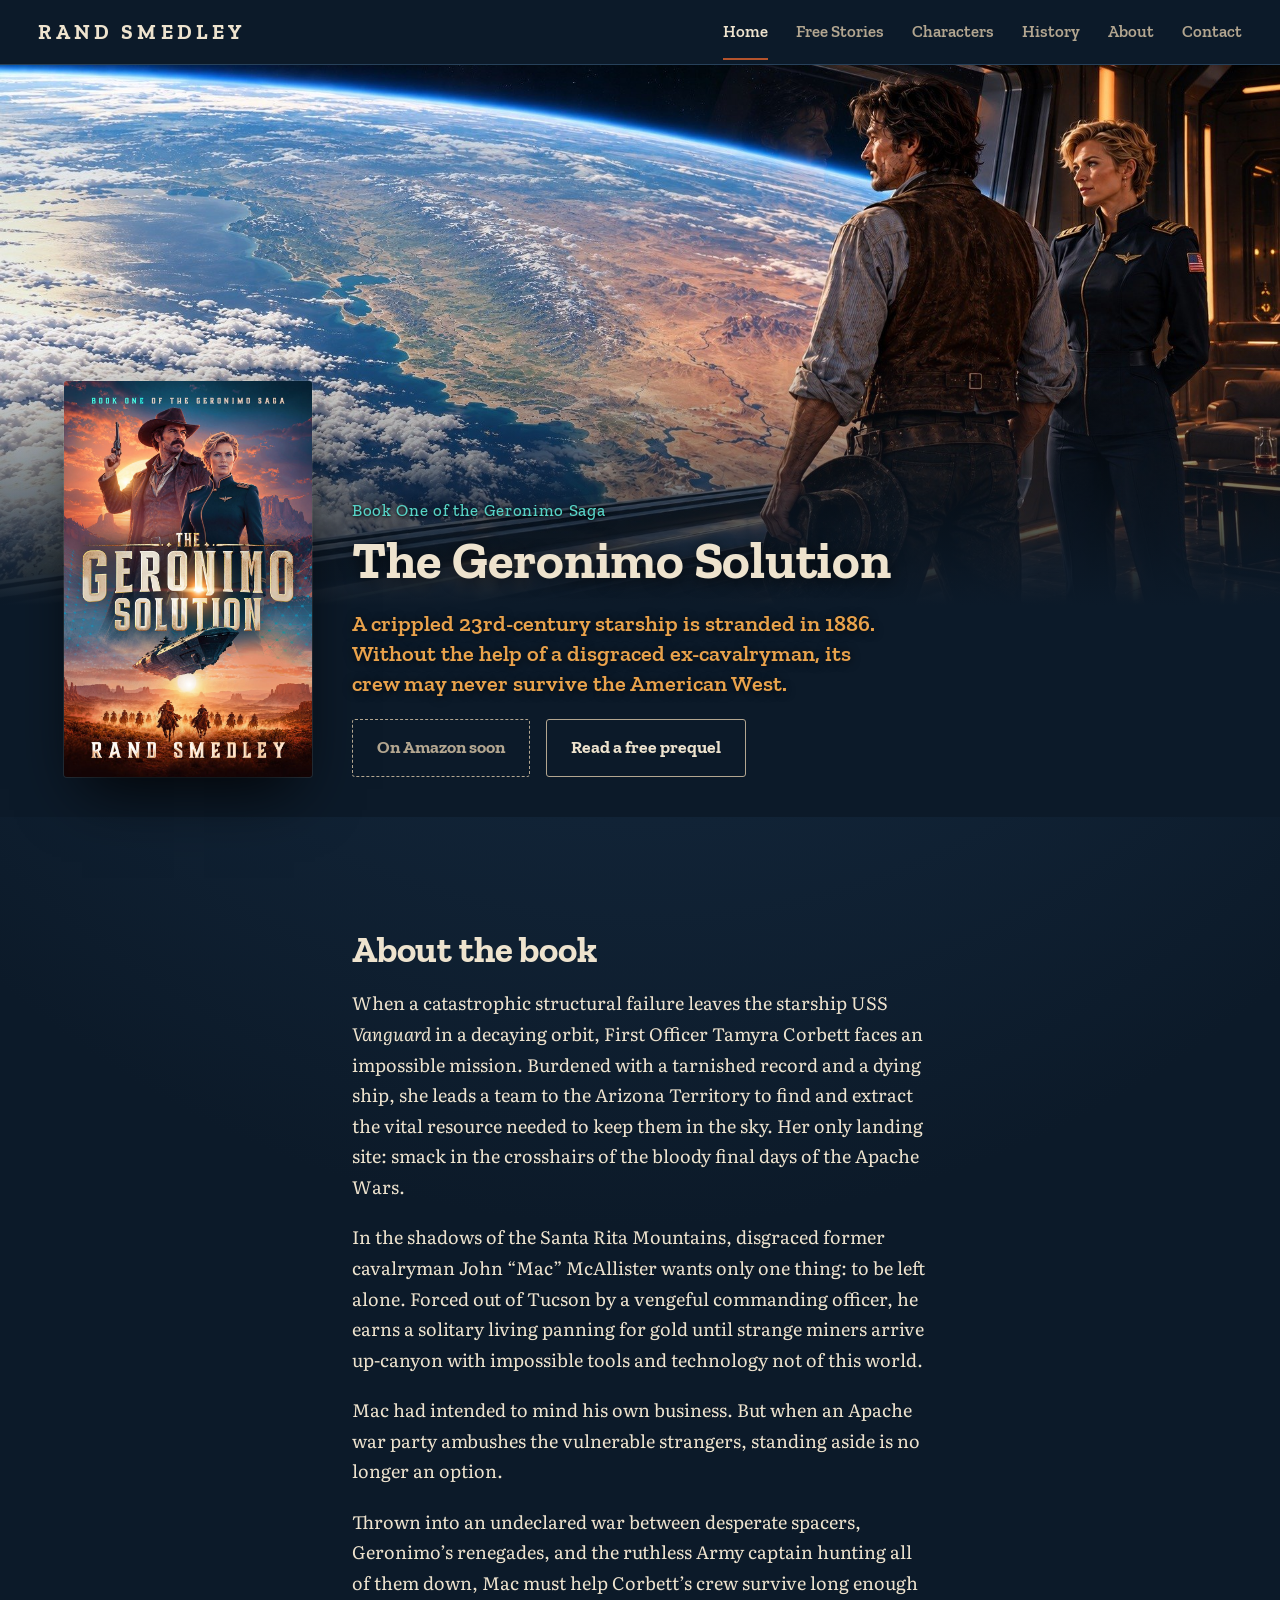
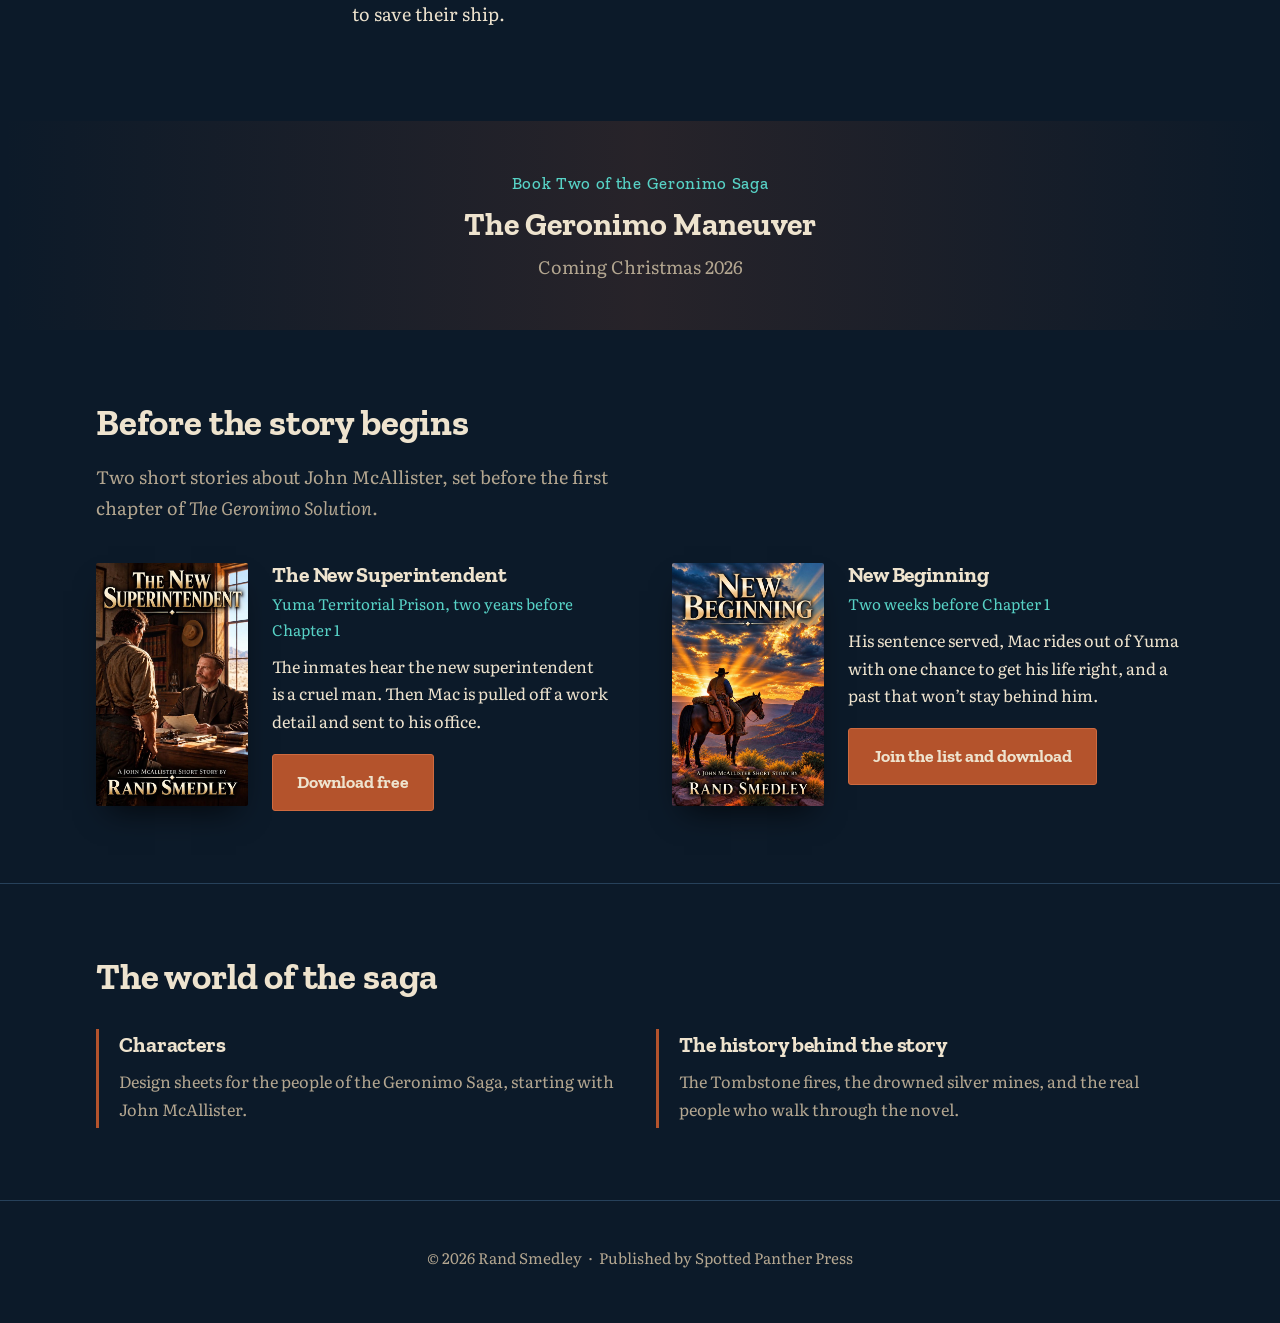
==== index.html @ e75c0d89 "Characters: author's note, wide Mac sheet in Command, add Harry Hennessey Co-Authored-By: Claude Opu" ====
<!doctype html>
<html lang="en">
<head>
<meta charset="utf-8">
<meta name="viewport" content="width=device-width, initial-scale=1">
<title>Rand Smedley | The Geronimo Saga</title>
<meta name="description" content="Rand Smedley, author of The Geronimo Solution, Book One of the Geronimo Saga. A 23rd-century starship stranded in the 1886 Arizona Territory.">
<link rel="preconnect" href="https://fonts.googleapis.com">
<link rel="preconnect" href="https://fonts.gstatic.com" crossorigin>
<link href="https://fonts.googleapis.com/css2?family=Literata:ital,opsz,wght@0,7..72,400;0,7..72,600;1,7..72,400&family=Zilla+Slab:wght@500;600;700&display=swap" rel="stylesheet">
<link rel="stylesheet" href="assets/site.css?v=5">
</head>
<body>
<a class="skip" href="#main">Skip to content</a>

<header class="topbar">
  <a class="brand-sm" href="index.html">RAND SMEDLEY</a>
  <nav class="nav" aria-label="Main">
    <ul>
      <li><a href="index.html" aria-current="page">Home</a></li>
      <li><a href="stories.html">Free Stories</a></li>
      <li><a href="characters.html">Characters</a></li>
      <li><a href="history.html">History</a></li>
      <li><a href="about.html">About</a></li>
      <li><a href="contact.html">Contact</a></li>
    </ul>
  </nav>
</header>

<main id="main">

  <section class="hero">
    <img class="hero-bg" src="assets/img/hero-window-v2.jpg" alt="Mac McAllister, hat in hand, and Commander Tamyra Corbett at a window aboard the Vanguard, looking down on California and the Arizona Territory from orbit" width="1916" height="821">
    <div class="hero-inner">
      <img class="hero-cover" src="assets/img/geronimo-solution-cover.jpg" alt="Cover of The Geronimo Solution by Rand Smedley" width="900" height="1436">
      <div class="hero-copy">
        <p class="series">Book One of the Geronimo Saga</p>
        <h1 class="hero-title">The Geronimo Solution</h1>
        <p class="hook">A crippled 23rd-century starship is stranded in 1886. Without the help of a disgraced ex-cavalryman, its crew may never survive the American West.</p>
        <div class="button-row">
          <a class="button" aria-disabled="true">On Amazon soon</a>
          <a class="button ghost" href="stories.html">Read a free prequel</a>
        </div>
      </div>
    </div>
  </section>

  <section class="section">
    <div class="prose">
      <h2>About the book</h2>
      <p>When a catastrophic structural failure leaves the starship USS <i>Vanguard</i> in a decaying orbit, First Officer Tamyra Corbett faces an impossible mission. Burdened with a tarnished record and a dying ship, she leads a team to the Arizona Territory to find and extract the vital resource needed to keep them in the sky. Her only landing site: smack in the crosshairs of the bloody final days of the Apache Wars.</p>
        <p>In the shadows of the Santa Rita Mountains, disgraced former cavalryman John “Mac” McAllister wants only one thing: to be left alone. Forced out of Tucson by a vengeful commanding officer, he earns a solitary living panning for gold until strange miners arrive up-canyon with impossible tools and technology not of this world.</p>
        <p>Mac had intended to mind his own business. But when an Apache war party ambushes the vulnerable strangers, standing aside is no longer an option.</p>
        <p>Thrown into an undeclared war between desperate spacers, Geronimo’s renegades, and the ruthless Army captain hunting all of them down, Mac must help Corbett’s crew survive long enough to save their ship.</p>
    </div>
  </section>

  <section class="next" aria-label="Next in the series">
    <p class="series">Book Two of the Geronimo Saga</p>
    <p class="when">The Geronimo Maneuver</p>
    <p class="muted">Coming Christmas 2026</p>
  </section>

  <section class="section">
    <div class="wrap">
      <h2>Before the story begins</h2>
      <p class="muted" style="max-width:var(--measure)">Two short stories about John McAllister, set before the first chapter of <i>The Geronimo Solution</i>.</p>
      <div class="stories">
        <article class="story">
          <img src="assets/img/new-superintendent-cover.jpg" alt="Cover of The New Superintendent" width="600" height="959">
          <div>
            <h3>The New Superintendent</h3>
            <p class="when">Yuma Territorial Prison, two years before Chapter 1</p>
            <p>The inmates hear the new superintendent is a cruel man. Then Mac is pulled off a work detail and sent to his office.</p>
            <a class="button" href="https://dl.bookfunnel.com/dinsrpwkcy">Download free</a>
          </div>
        </article>
        <article class="story">
          <img src="assets/img/new-beginning-cover.jpg" alt="Cover of New Beginning" width="600" height="959">
          <div>
            <h3>New Beginning</h3>
            <p class="when">Two weeks before Chapter 1</p>
            <p>His sentence served, Mac rides out of Yuma with one chance to get his life right, and a past that won’t stay behind him.</p>
            <a class="button" href="https://dl.bookfunnel.com/7pqd2aepyo">Join the list and download</a>
          </div>
        </article>
      </div>
    </div>
  </section>

  <section class="section">
    <div class="wrap">
      <h2>The world of the saga</h2>
      <div class="doors">
        <a class="door" href="characters.html">
          <h3>Characters</h3>
          <p>Design sheets for the people of the Geronimo Saga, starting with John McAllister.</p>
        </a>
        <a class="door" href="history.html">
          <h3>The history behind the story</h3>
          <p>The Tombstone fires, the drowned silver mines, and the real people who walk through the novel.</p>
        </a>
      </div>
    </div>
  </section>

</main>

<footer class="footer">
  <p>© 2026 Rand Smedley &nbsp;·&nbsp; Published by Spotted Panther Press</p>
</footer>
</body>
</html>
---- assets/site.css ----
/* Rand Smedley — author site
   Palette taken from the cover of The Geronimo Solution:
   dusk sky, mesa rust, sunset amber, weathered bone lettering,
   and the cover's teal "future" lattice used sparingly. */

:root {
  --sky: #14293e;
  --sky-deep: #0c1a29;
  --sky-line: #27415a;
  --mesa: #b4532c;
  --amber: #e9a24b;
  --bone: #eee3ce;
  --dust: #b3a690;
  --holo: #57d2c6;

  --display: "Zilla Slab", Rockwell, "Roboto Slab", Georgia, serif;
  --text: "Literata", Georgia, "Times New Roman", serif;

  --measure: 36rem;
  --wide: 68rem;
}

* { box-sizing: border-box; }

html { background: var(--sky-deep); }

body {
  margin: 0;
  background:
    radial-gradient(ellipse 120% 60% at 50% 0%, #1b3550 0%, transparent 70%),
    var(--sky-deep);
  color: var(--bone);
  font-family: var(--text);
  font-size: 1.125rem;
  line-height: 1.7;
  -webkit-font-smoothing: antialiased;
}

img { max-width: 100%; height: auto; display: block; }

a { color: var(--amber); text-decoration-thickness: 1px; text-underline-offset: 0.2em; }
a:hover { color: var(--bone); }
:focus-visible { outline: 2px solid var(--holo); outline-offset: 3px; border-radius: 2px; }

.skip { position: absolute; left: -999px; }
.skip:focus { left: 1rem; top: 1rem; z-index: 10; background: var(--bone); color: var(--sky-deep); padding: .5rem 1rem; }

h1, h2, h3 {
  font-family: var(--display);
  font-weight: 700;
  line-height: 1.12;
  color: var(--bone);
  margin: 0 0 .5em;
  letter-spacing: -0.005em;
}
h1 { font-size: clamp(2.4rem, 6vw, 3.6rem); }
h2 { font-size: clamp(1.75rem, 4vw, 2.3rem); }
h3 { font-size: 1.35rem; }
p { margin: 0 0 1.1em; }

/* The series line echoes the teal line at the top of the cover */
.series {
  font-family: var(--display);
  font-weight: 500;
  font-size: 1.05rem;
  letter-spacing: 0.04em;
  color: var(--holo);
  margin: 0 0 .4rem;
}

/* ---------- Masthead & navigation ---------- */

.masthead {
  position: relative;
  background: var(--sky-deep);
}
.masthead img {
  width: 100%;
  aspect-ratio: 1200 / 600;
  max-height: 80vh;
  object-fit: cover;
  object-position: center 45%;
}
.masthead-title {
  position: absolute;
  left: 0; right: 0; bottom: 0;
  padding: 5rem 1rem 1.5rem;
  text-align: center;
  background: linear-gradient(to bottom, transparent, rgba(12, 26, 41, 0.92));
}
.masthead-title .name {
  font-size: clamp(1.9rem, 6.5vw, 4.4rem);
  letter-spacing: 0.22em;
  margin: 0 0 .15em;
  padding-left: 0.22em;
  text-shadow: 0 2px 18px rgba(0, 0, 0, 0.8);
}
.masthead-title .series { margin: 0; font-size: clamp(.95rem, 2vw, 1.2rem); letter-spacing: .12em; }
.masthead h1.visually-hidden,
.visually-hidden {
  position: absolute; width: 1px; height: 1px; overflow: hidden;
  clip: rect(0 0 0 0); white-space: nowrap;
}

.nav {
  border-top: 1px solid var(--sky-line);
  border-bottom: 1px solid var(--sky-line);
  background: rgba(12, 26, 41, 0.92);
}
.nav ul {
  max-width: var(--wide);
  margin: 0 auto;
  padding: 0 1rem;
  list-style: none;
  display: flex;
  flex-wrap: wrap;
  justify-content: center;
  gap: .25rem 1.75rem;
}
.nav a {
  display: inline-block;
  padding: .8rem 0;
  font-family: var(--display);
  font-weight: 600;
  font-size: 1.05rem;
  color: var(--dust);
  text-decoration: none;
  border-bottom: 2px solid transparent;
}
.nav a:hover { color: var(--bone); }
.nav a[aria-current="page"] { color: var(--bone); border-bottom-color: var(--mesa); }

/* Interior pages: a slim lettered header instead of the full masthead */
.page-head {
  text-align: center;
  padding: 3.5rem 1rem 2rem;
  background:
    linear-gradient(to bottom, rgba(12,26,41,.35), var(--sky-deep)),
    url("img/vanguard.jpg") center 45% / cover no-repeat;
}
.page-head .brand {
  font-family: var(--display);
  font-weight: 700;
  font-size: clamp(1.6rem, 4vw, 2.2rem);
  letter-spacing: 0.22em;
  color: var(--bone);
  text-decoration: none;
  text-shadow: 0 2px 12px rgba(0,0,0,.6);
}

/* Home: slim top bar + hero */
.topbar {
  display: flex;
  align-items: center;
  justify-content: space-between;
  gap: .5rem 2rem;
  flex-wrap: wrap;
  padding: .25rem clamp(1rem, 3vw, 2.5rem);
  border-bottom: 1px solid var(--sky-line);
  background: var(--sky-deep);
}
.brand-sm {
  font-family: var(--display);
  font-weight: 700;
  font-size: 1.3rem;
  letter-spacing: .2em;
  color: var(--bone);
  text-decoration: none;
}
.topbar .nav { border: 0; background: none; }
.topbar .nav ul { padding: 0; justify-content: flex-end; }

.hero {
  position: relative;
  background: var(--sky-deep);
}
.hero-bg {
  display: block;
  width: 100%;
  height: clamp(20rem, 60vh, 44rem);
  object-fit: cover;
  object-position: 70% 32%;
}
.hero::before {
  content: "";
  position: absolute; left: 0; right: 0; top: 0;
  height: clamp(20rem, 60vh, 44rem);
  z-index: 1;
  pointer-events: none;
  background: linear-gradient(to top, var(--sky-deep) 0%, rgba(12,26,41,.55) 22%, rgba(12,26,41,0) 48%);
}
.hero-inner {
  position: relative; z-index: 2;
  display: grid;
  grid-template-columns: 15.5rem minmax(0, 34rem);
  gap: 2.5rem;
  align-items: end;
  margin-top: -14rem;
  padding: 0 clamp(1.25rem, 5vw, 5rem) 2.5rem;
}
.hero-cover {
  border-radius: 3px;
  box-shadow: 0 30px 60px -18px rgba(0,0,0,.85), 0 0 0 1px rgba(238,227,206,.12);
}
.hero-title { font-size: clamp(2.2rem, 4.2vw, 3.3rem); margin-bottom: .35em; text-shadow: 0 2px 16px rgba(0,0,0,.7); }
.hero .hook { text-shadow: 0 1px 10px rgba(0,0,0,.8); margin-bottom: 0; }
.hero .series { text-shadow: 0 1px 3px rgba(0,0,0,.95), 0 0 14px rgba(0,0,0,.8); }
.hero .button-row { margin-top: 1.25rem; }

/* ---------- Layout ---------- */

main { display: block; }
.section { padding: 4.5rem 1.25rem; }
.section + .section { border-top: 1px solid var(--sky-line); }
.wrap { max-width: var(--wide); margin: 0 auto; }
.prose { max-width: var(--measure); margin: 0 auto; }
.prose h2 { margin-top: 2.5rem; }
.lede { font-size: 1.3rem; line-height: 1.55; color: var(--bone); }
.muted { color: var(--dust); }
.small { font-size: .95rem; }

/* Book feature: big cover beside the copy */
.feature {
  display: grid;
  grid-template-columns: minmax(0, 5fr) minmax(0, 7fr);
  gap: clamp(2rem, 5vw, 4.5rem);
  align-items: start;
}
.feature .cover img {
  border-radius: 3px;
  box-shadow: 0 30px 60px -20px rgba(0,0,0,.75), 0 0 0 1px rgba(238,227,206,.08);
}
.hook {
  font-family: var(--display);
  font-weight: 600;
  font-size: 1.4rem;
  line-height: 1.35;
  color: var(--amber);
  margin-bottom: 1.25rem;
}

.button {
  display: inline-block;
  font-family: var(--display);
  font-weight: 700;
  font-size: 1.1rem;
  padding: .8rem 1.5rem;
  border-radius: 3px;
  background: var(--mesa);
  color: var(--bone);
  text-decoration: none;
  border: 1px solid #cf6a3f;
}
.button:hover { background: #c55f35; color: #fff; }
.button.ghost { background: transparent; border-color: var(--dust); color: var(--bone); }
.button.ghost:hover { border-color: var(--bone); }
.button[aria-disabled="true"] { background: transparent; border: 1px dashed var(--dust); color: var(--dust); cursor: default; }
.button-row { display: flex; flex-wrap: wrap; gap: .75rem 1rem; align-items: center; margin-top: 1.5rem; }

/* Next book: a quiet line with a warm rule, not a card */
.next {
  text-align: center;
  padding: 3rem 1.25rem;
  background: linear-gradient(90deg, transparent, rgba(180,83,44,.16), transparent);
}
.next p { margin: 0; }
.next .when { font-family: var(--display); font-weight: 700; font-size: clamp(1.5rem, 3.5vw, 2rem); }

/* Stories: two covers, different calls to action */
.stories {
  display: grid;
  grid-template-columns: repeat(2, minmax(0, 1fr));
  gap: clamp(2rem, 5vw, 4rem);
  margin-top: 2.5rem;
}
.story { display: grid; grid-template-columns: 9.5rem minmax(0, 1fr); gap: 1.5rem; align-items: start; }
.story img { border-radius: 2px; box-shadow: 0 16px 30px -12px rgba(0,0,0,.7); }
.story h3 { margin-bottom: .25rem; }
.story .when { font-size: .95rem; color: var(--holo); margin-bottom: .6rem; }
.story p { font-size: 1.02rem; }

/* Doorways to the world pages */
.doors { display: grid; grid-template-columns: repeat(2, minmax(0, 1fr)); gap: 2rem; margin-top: 2rem; }
.door {
  display: block;
  text-decoration: none;
  color: var(--bone);
  border-left: 3px solid var(--mesa);
  padding: .25rem 0 .25rem 1.25rem;
}
.door h3 { color: var(--bone); }
.door p { color: var(--dust); margin: 0; font-size: 1.02rem; }
.door:hover h3 { color: var(--amber); }

/* Character sheet */
.sheet {
  margin: 2rem auto 0;
  max-width: 60rem;
}
.sheet img { border-radius: 3px; box-shadow: 0 0 0 1px rgba(238,227,206,.1); }
.sheet figcaption { margin-top: .75rem; font-size: .95rem; color: var(--dust); text-align: center; }
.sheet figcaption strong { color: var(--bone); font-family: var(--display); font-weight: 600; }
.sheet + .sheet { margin-top: 3.5rem; }
.sheet-wide { max-width: var(--wide); }
.author-note {
  margin: 1.5rem 0 3rem;
  padding: 1.75rem 2rem;
  border-left: 3px solid var(--amber);
  background: rgba(20,41,62,.55);
  font-style: italic;
}
.author-note h2 { font-style: normal; font-size: 1.5rem; color: var(--amber); margin-top: 0; }
.author-note p:last-child { margin-bottom: 0; }
.gallery-head { margin-top: 1rem; margin-bottom: .25rem; }
.cast-head { margin: 3.5rem 0 1.25rem; padding-bottom: .5rem; border-bottom: 1px solid var(--sky-line); }

.coming-list { list-style: none; padding: 0; margin: 1rem 0 0; }
.coming-list li { padding: .5rem 0; border-bottom: 1px solid var(--sky-line); color: var(--dust); }
.coming-list li strong { color: var(--bone); font-family: var(--display); font-weight: 600; }

/* History page */
.note {
  border: 1px solid var(--sky-line);
  border-left: 3px solid var(--holo);
  padding: 1rem 1.25rem;
  margin: 0 0 2.5rem;
  font-size: 1rem;
  color: var(--dust);
}
.people dt {
  font-family: var(--display);
  font-weight: 700;
  font-size: 1.25rem;
  color: var(--amber);
  margin-top: 2rem;
}
.people dd { margin: .35rem 0 0; }
.people dd p:last-child { margin-bottom: 0; }

/* About */
.about { display: grid; grid-template-columns: 15rem minmax(0, 1fr); gap: 3rem; align-items: start; max-width: 56rem; margin: 0 auto; }
.portrait-placeholder {
  aspect-ratio: 4 / 5;
  border: 1px dashed var(--dust);
  display: grid; place-items: center;
  text-align: center;
  padding: 1rem;
  color: var(--dust);
  font-size: .95rem;
}

.portrait { border-radius: 3px; box-shadow: 0 20px 40px -18px rgba(0,0,0,.7); }

/* Footer */
.footer {
  border-top: 1px solid var(--sky-line);
  padding: 2.5rem 1.25rem 3rem;
  text-align: center;
  color: var(--dust);
  font-size: .95rem;
}
.footer p { margin: .25rem 0; }
.footer .imprint { width: 11rem; margin: 0 auto 1.25rem; }
.footer a { color: var(--dust); }

/* ---------- Small screens ---------- */
@media (max-width: 760px) {
  body { font-size: 1.0625rem; }
  .section { padding: 3rem 1rem; }
  .feature { grid-template-columns: 1fr; }
  .feature .cover { max-width: 18rem; margin: 0 auto; }
  .stories, .doors { grid-template-columns: 1fr; }
  .story { grid-template-columns: 7rem minmax(0, 1fr); gap: 1rem; }
  .about { grid-template-columns: 1fr; }
  .about .portrait-placeholder, .about img { max-width: 14rem; }
  .masthead img { aspect-ratio: 16 / 10; }
  .topbar { justify-content: center; padding-top: .6rem; }
  .topbar .nav ul { justify-content: center; }
  .hero-bg, .hero::before { height: auto; aspect-ratio: 16 / 9; }
  .hero-bg { object-position: 88% center; }
  .hero-inner { grid-template-columns: 8.5rem minmax(0, 1fr); gap: 1rem; margin-top: -4.5rem; padding: 0 1rem 1rem; align-items: start; }
  .hero-copy { padding-top: 5rem; }
  .hero .series { font-size: .95rem; }
  .hero-title { font-size: 1.75rem; }
  .hero .hook { font-size: 1.05rem; }
  .masthead-title { position: static; padding: .75rem 1rem 1.25rem; background: none; }
  .nav ul { gap: 0 1.1rem; }
  .nav a { font-size: 1rem; padding: .65rem 0; }
}

@media (prefers-reduced-motion: reduce) {
  * { scroll-behavior: auto !important; }
}
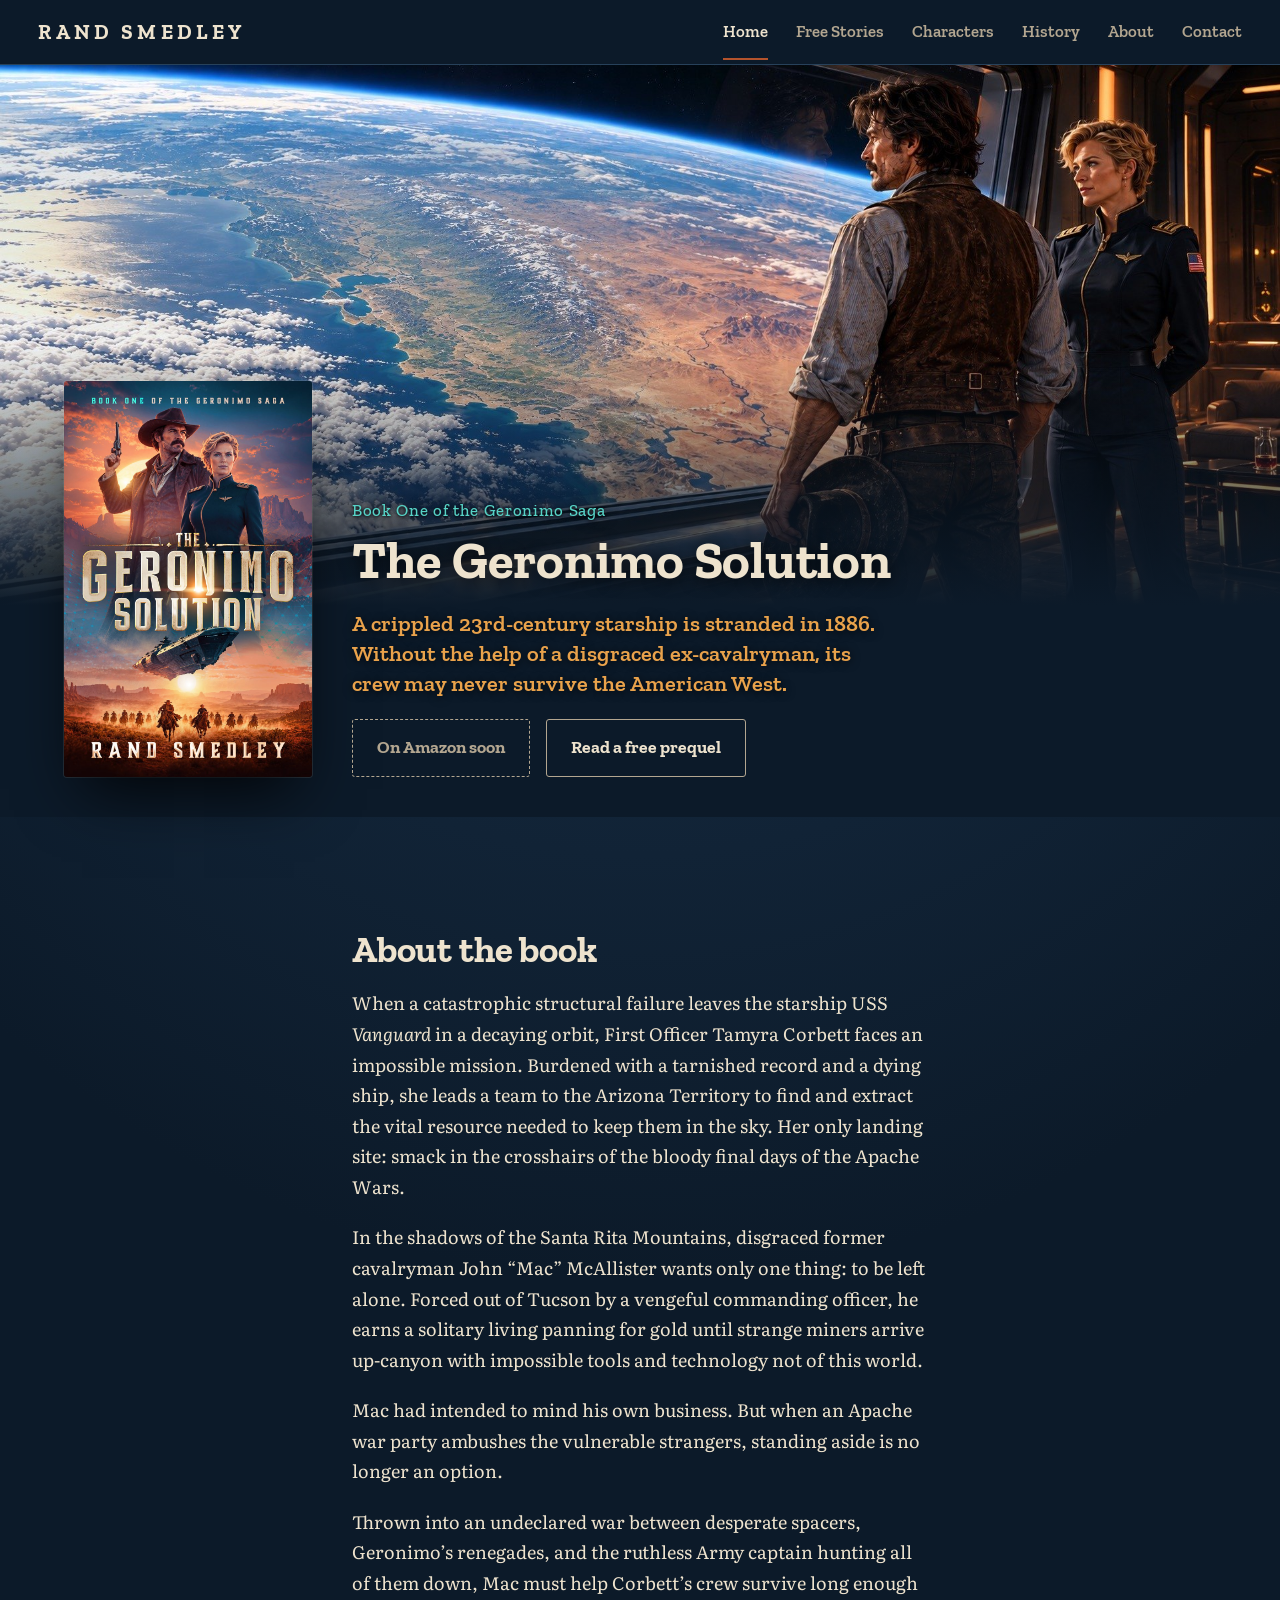
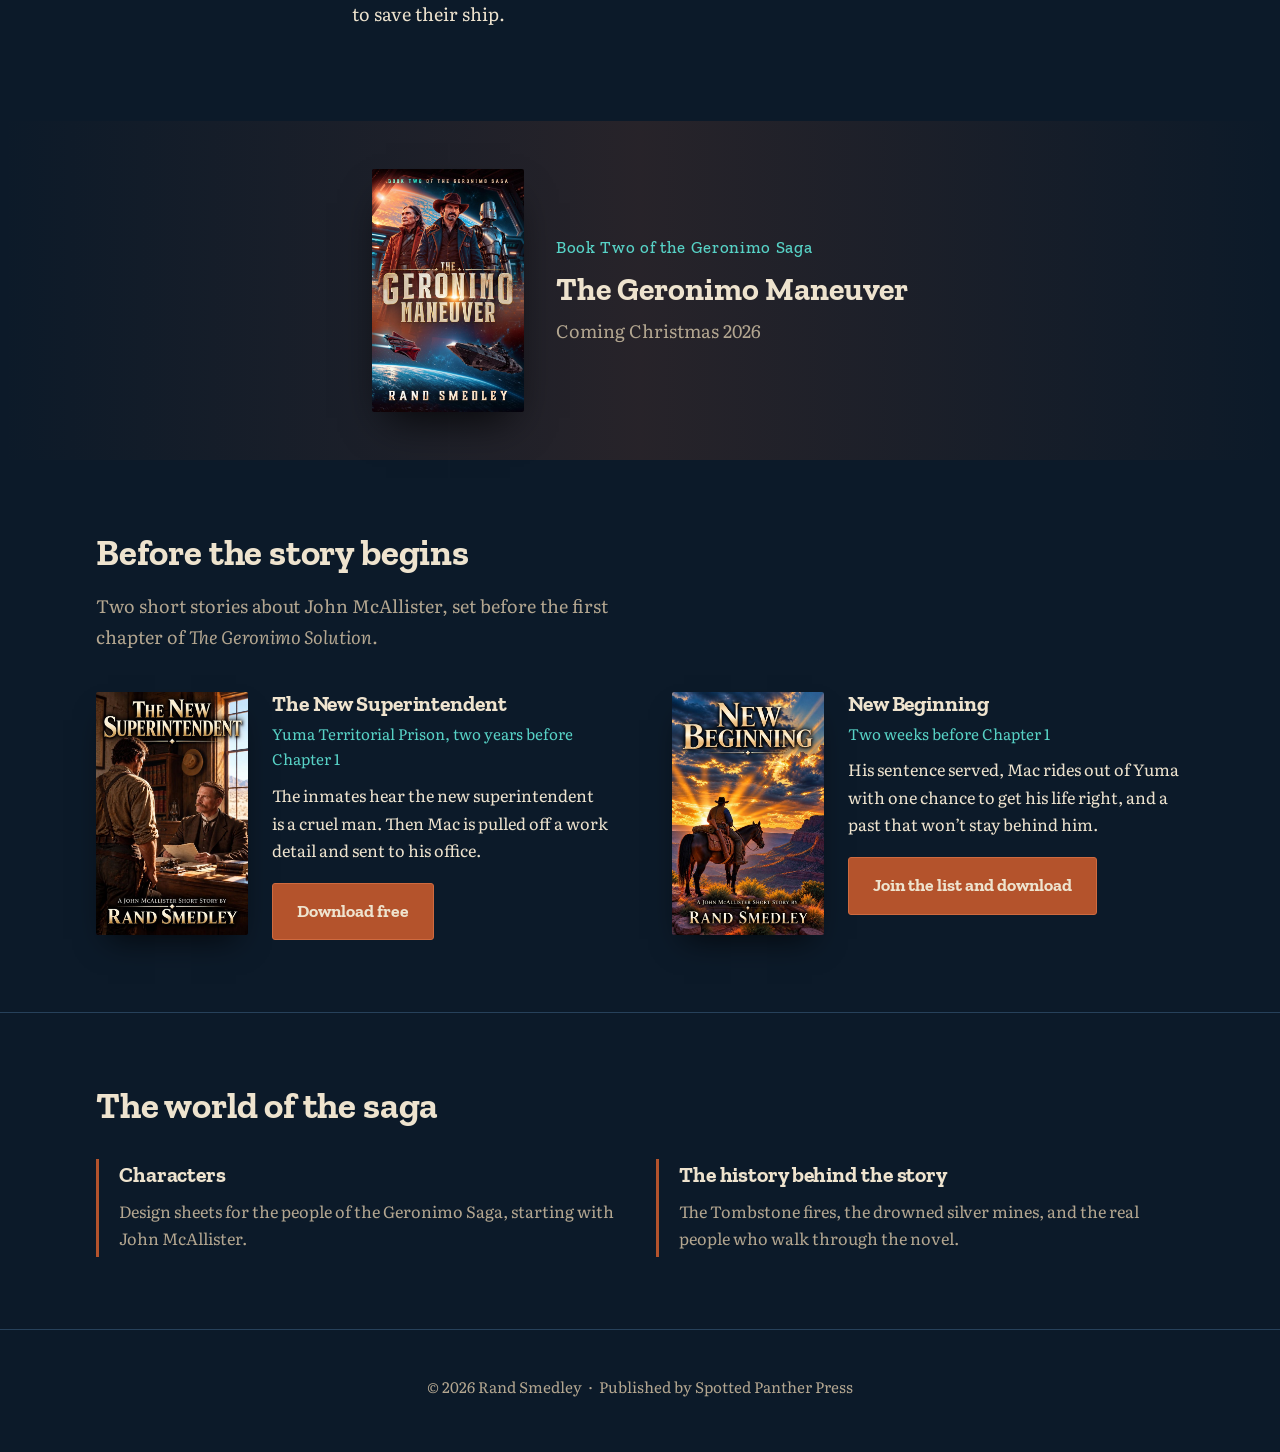
==== commit c81bdd6d: "Home: Book Two cover in the Coming Christmas 2026 section Co-Authored-By: Claude Opus 5.5 <noreply@a" ====
--- a/index.html
+++ b/index.html
@@ -8,7 +8,7 @@
 <link rel="preconnect" href="https://fonts.googleapis.com">
 <link rel="preconnect" href="https://fonts.gstatic.com" crossorigin>
 <link href="https://fonts.googleapis.com/css2?family=Literata:ital,opsz,wght@0,7..72,400;0,7..72,600;1,7..72,400&family=Zilla+Slab:wght@500;600;700&display=swap" rel="stylesheet">
-<link rel="stylesheet" href="assets/site.css?v=5">
+<link rel="stylesheet" href="assets/site.css?v=6">
 </head>
 <body>
 <a class="skip" href="#main">Skip to content</a>
@@ -56,9 +56,14 @@
   </section>
 
   <section class="next" aria-label="Next in the series">
-    <p class="series">Book Two of the Geronimo Saga</p>
-    <p class="when">The Geronimo Maneuver</p>
-    <p class="muted">Coming Christmas 2026</p>
+    <div class="next-inner">
+      <img class="next-cover" src="assets/img/geronimo-maneuver-cover.jpg" alt="Cover of The Geronimo Maneuver, Book Two of the Geronimo Saga, by Rand Smedley" width="600" height="958" loading="lazy">
+      <div>
+        <p class="series">Book Two of the Geronimo Saga</p>
+        <p class="when">The Geronimo Maneuver</p>
+        <p class="muted">Coming Christmas 2026</p>
+      </div>
+    </div>
   </section>
 
   <section class="section">
--- a/assets/site.css
+++ b/assets/site.css
@@ -264,6 +264,9 @@
   background: linear-gradient(90deg, transparent, rgba(180,83,44,.16), transparent);
 }
 .next p { margin: 0; }
+.next-inner { display: flex; align-items: center; justify-content: center; gap: 2rem; max-width: var(--wide); margin: 0 auto; text-align: left; }
+.next-cover { width: 9.5rem; border-radius: 2px; box-shadow: 0 20px 40px -14px rgba(0,0,0,.8); }
+@media (max-width: 560px) { .next-inner { flex-direction: column; text-align: center; gap: 1.25rem; } }
 .next .when { font-family: var(--display); font-weight: 700; font-size: clamp(1.5rem, 3.5vw, 2rem); }
 
 /* Stories: two covers, different calls to action */
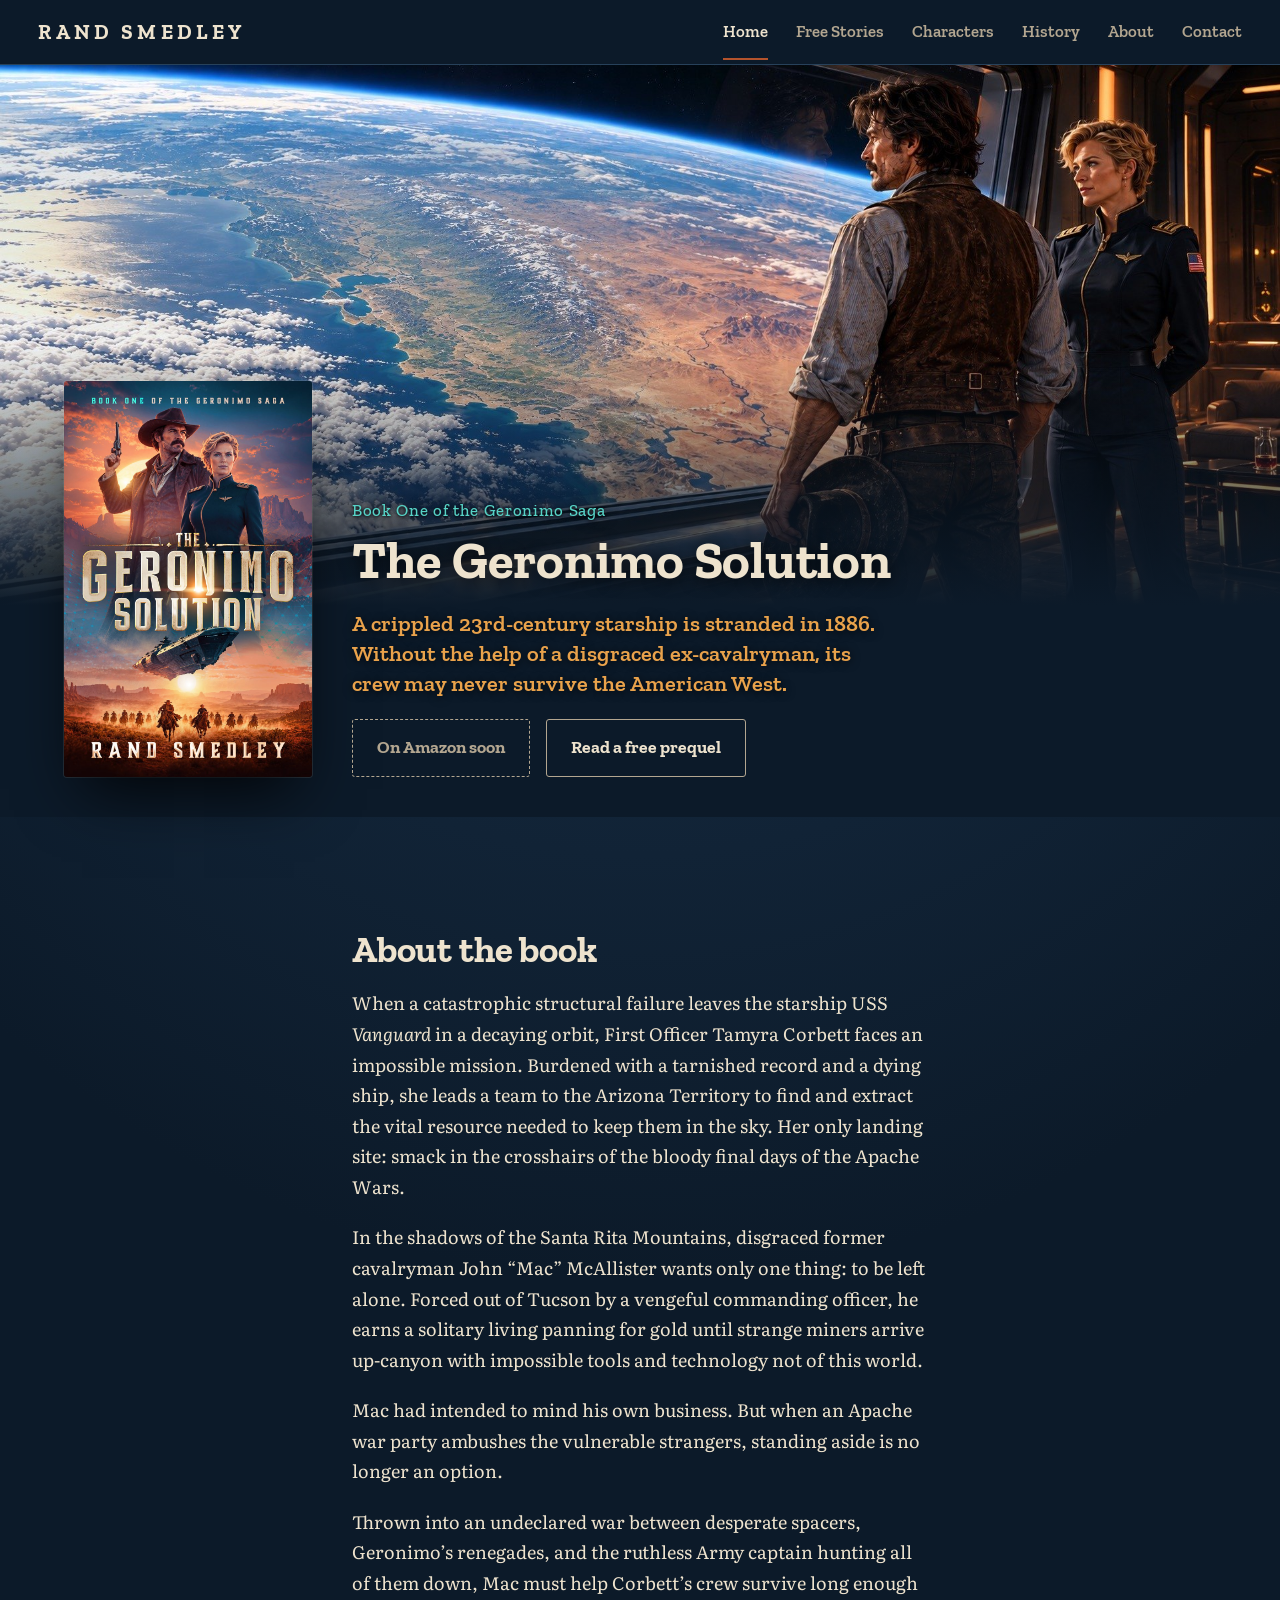
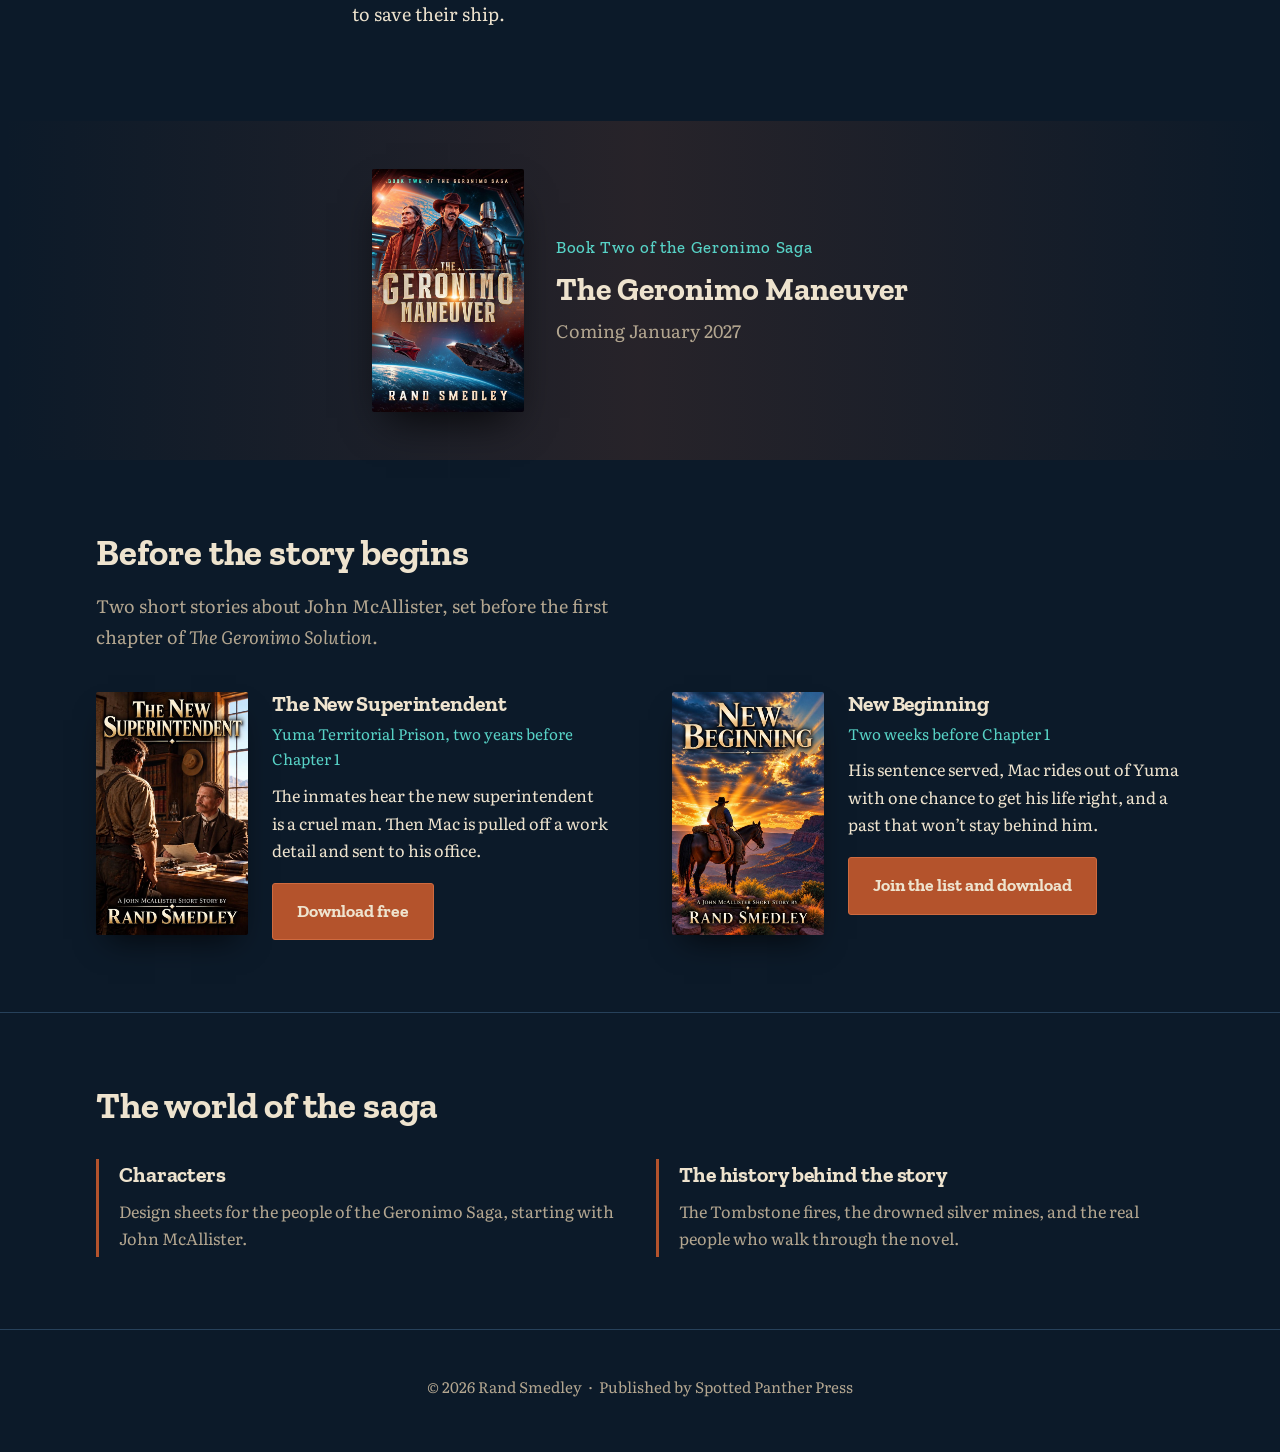
==== commit bc986264: "Book Two release moved to January 2027 Co-Authored-By: Claude Opus 5.5 <noreply@anthropic.com> Claud" ====
--- a/index.html
+++ b/index.html
@@ -8,7 +8,7 @@
 <link rel="preconnect" href="https://fonts.googleapis.com">
 <link rel="preconnect" href="https://fonts.gstatic.com" crossorigin>
 <link href="https://fonts.googleapis.com/css2?family=Literata:ital,opsz,wght@0,7..72,400;0,7..72,600;1,7..72,400&family=Zilla+Slab:wght@500;600;700&display=swap" rel="stylesheet">
-<link rel="stylesheet" href="assets/site.css?v=6">
+<link rel="stylesheet" href="assets/site.css?v=7">
 </head>
 <body>
 <a class="skip" href="#main">Skip to content</a>
@@ -61,7 +61,7 @@
       <div>
         <p class="series">Book Two of the Geronimo Saga</p>
         <p class="when">The Geronimo Maneuver</p>
-        <p class="muted">Coming Christmas 2026</p>
+        <p class="muted">Coming January 2027</p>
       </div>
     </div>
   </section>
--- a/assets/site.css
+++ b/assets/site.css
@@ -322,6 +322,21 @@
 .coming-list li strong { color: var(--bone); font-family: var(--display); font-weight: 600; }
 
 /* History page */
+.contact-form { display: grid; gap: .4rem; margin: 2rem 0 1rem; }
+.contact-form label { font-family: var(--display); font-weight: 600; margin-top: .75rem; }
+.contact-form input, .contact-form textarea {
+  font: inherit; font-size: 1.05rem; color: var(--bone);
+  background: rgba(12,26,41,.7); border: 1px solid var(--sky-line); border-radius: 3px;
+  padding: .7rem .85rem; width: 100%;
+}
+.contact-form input:focus, .contact-form textarea:focus { outline: 2px solid var(--holo); outline-offset: 1px; border-color: transparent; }
+.contact-form textarea { resize: vertical; }
+.contact-form .button { justify-self: start; margin-top: 1.25rem; cursor: pointer; }
+.contact-form .button:disabled { opacity: .6; cursor: wait; }
+.botcheck { display: none; }
+.form-status { margin: .5rem 0 0; min-height: 1.5em; }
+.form-status.ok { color: var(--holo); }
+.form-status.err { color: var(--amber); }
 .note {
   border: 1px solid var(--sky-line);
   border-left: 3px solid var(--holo);
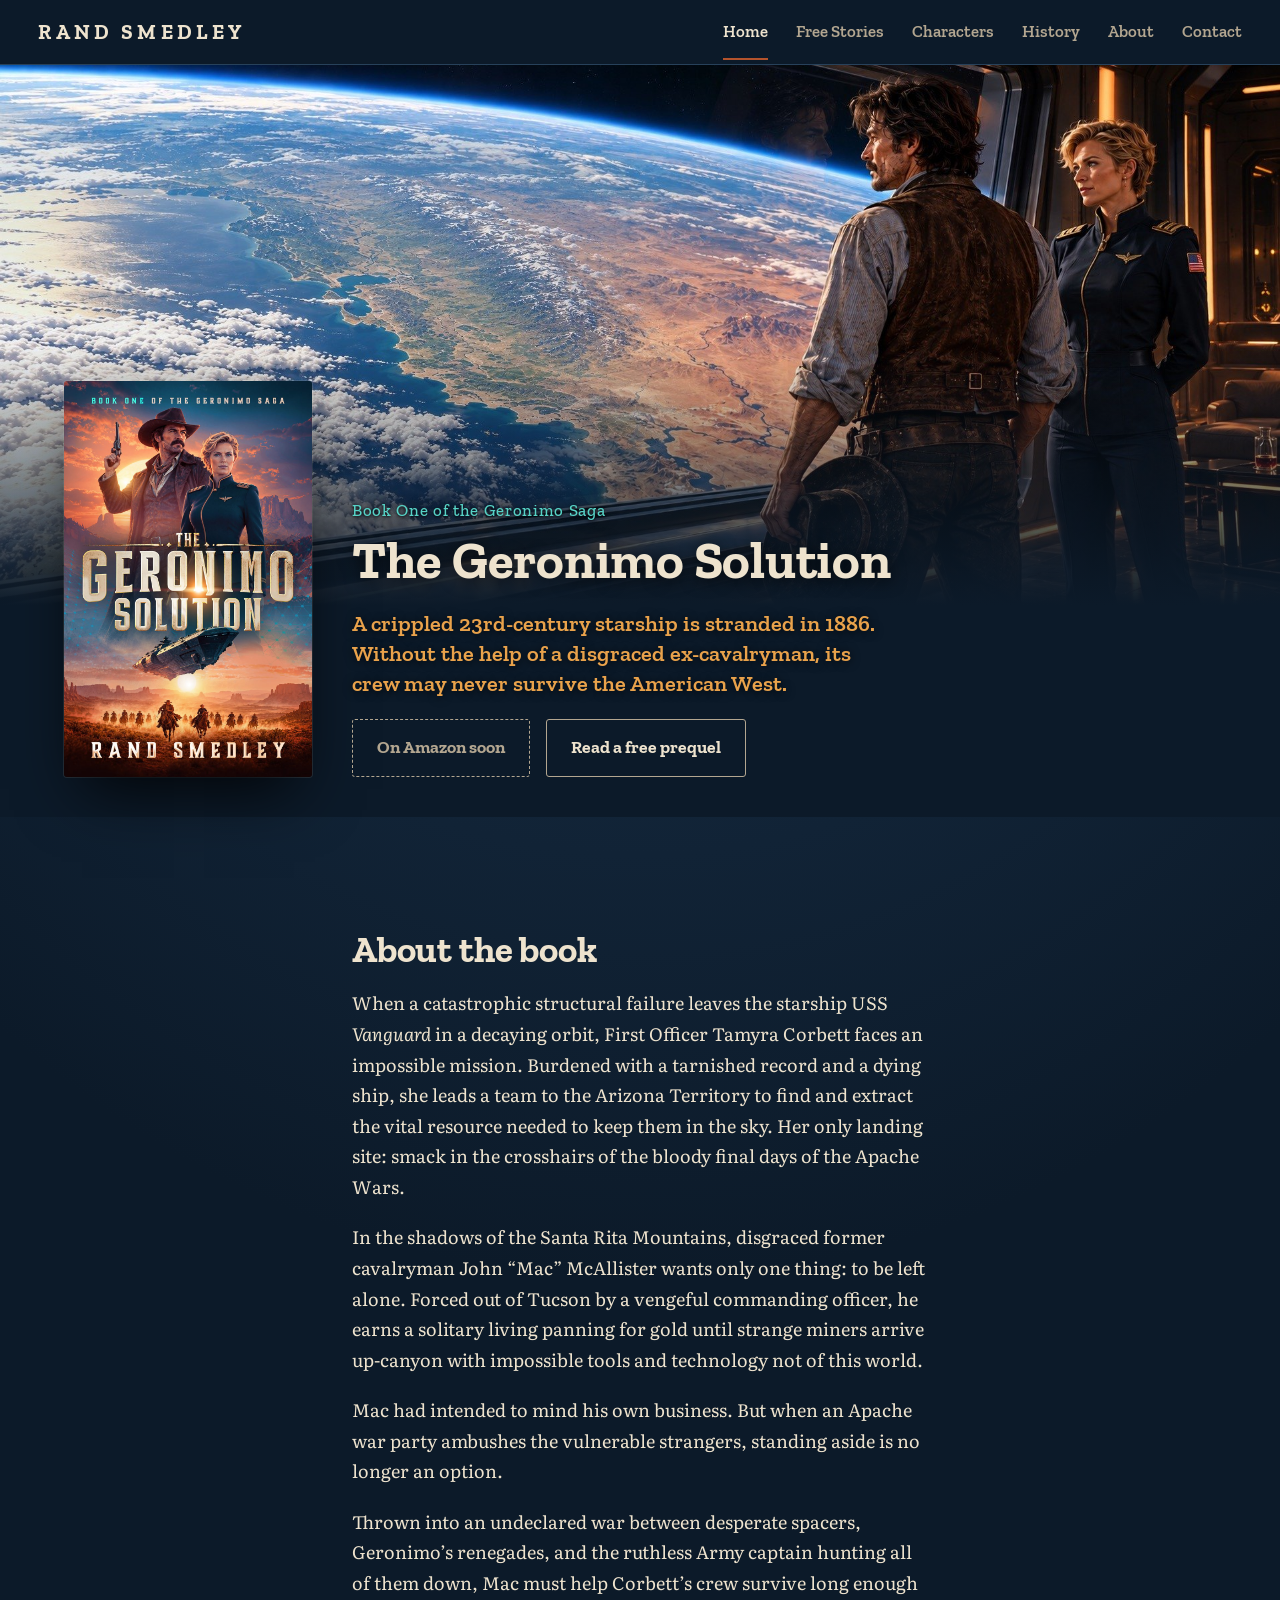
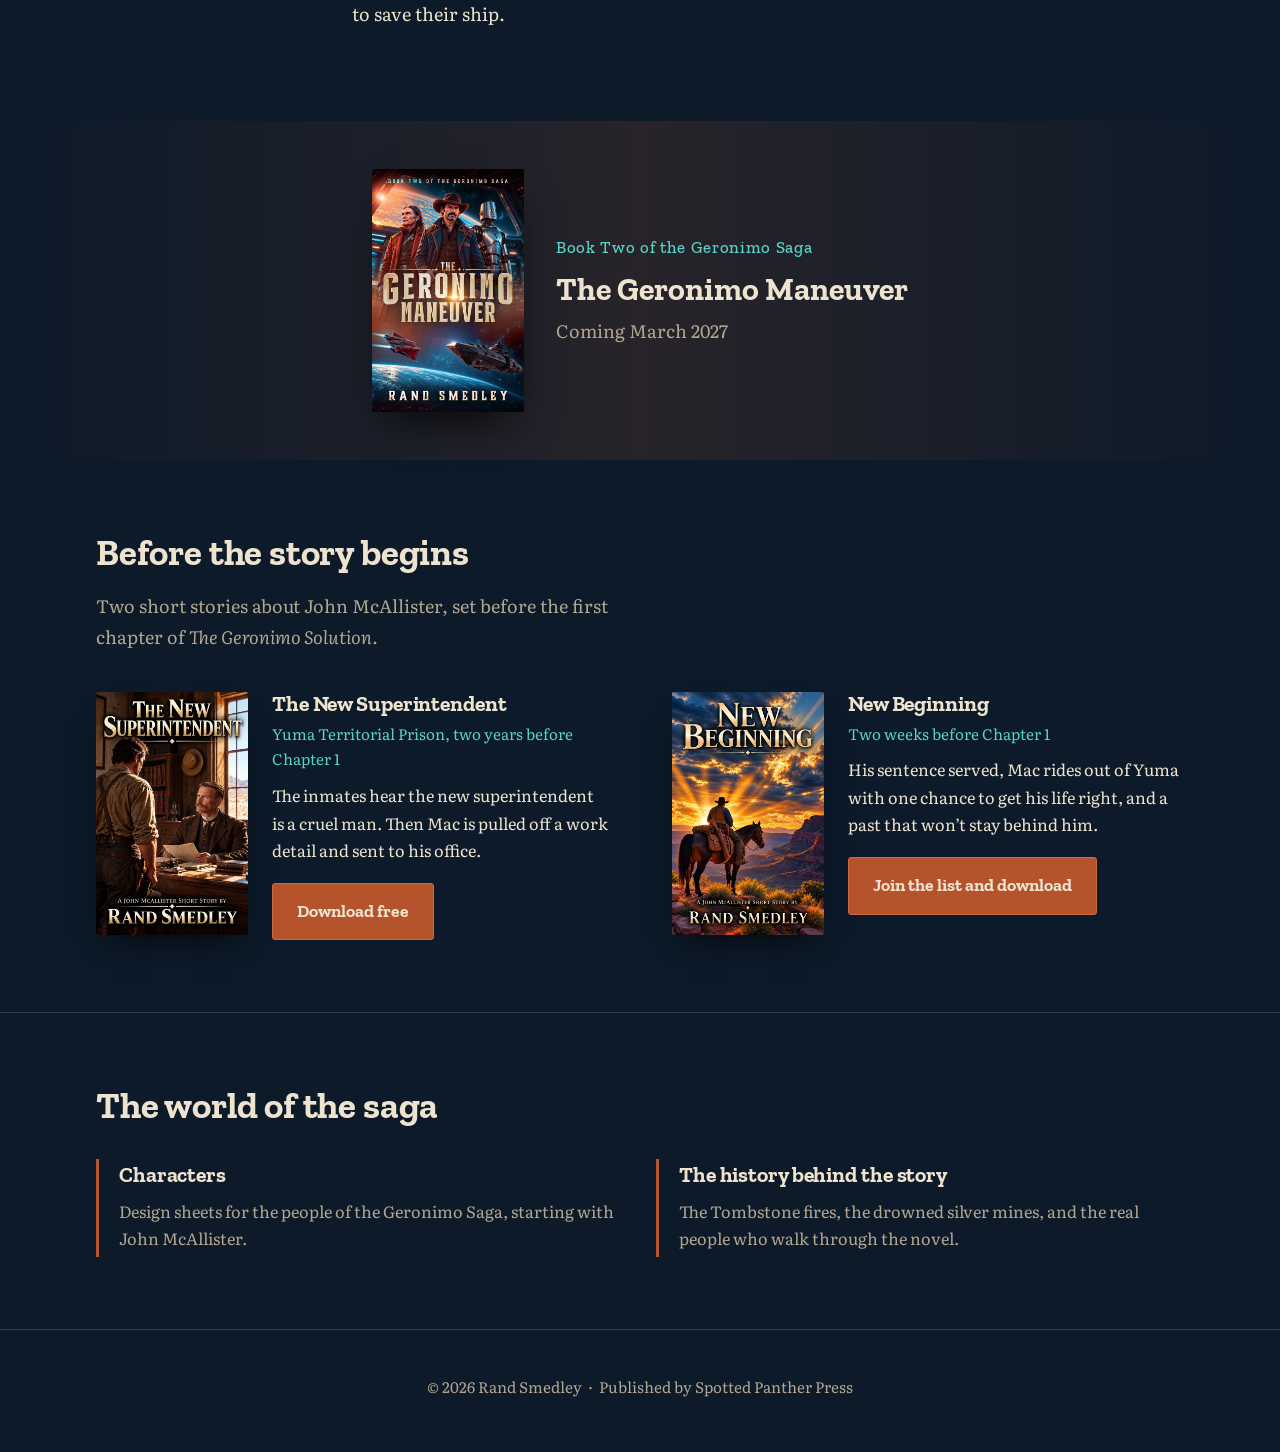
==== commit ee80a9b0: "Book Two date: March 2027 Co-Authored-By: Claude Opus 5.5 <noreply@anthropic.com> Claude-Session: ht" ====
--- a/index.html
+++ b/index.html
@@ -8,7 +8,7 @@
 <link rel="preconnect" href="https://fonts.googleapis.com">
 <link rel="preconnect" href="https://fonts.gstatic.com" crossorigin>
 <link href="https://fonts.googleapis.com/css2?family=Literata:ital,opsz,wght@0,7..72,400;0,7..72,600;1,7..72,400&family=Zilla+Slab:wght@500;600;700&display=swap" rel="stylesheet">
-<link rel="stylesheet" href="assets/site.css?v=7">
+<link rel="stylesheet" href="assets/site.css?v=9">
 </head>
 <body>
 <a class="skip" href="#main">Skip to content</a>
@@ -32,7 +32,7 @@
   <section class="hero">
     <img class="hero-bg" src="assets/img/hero-window-v2.jpg" alt="Mac McAllister, hat in hand, and Commander Tamyra Corbett at a window aboard the Vanguard, looking down on California and the Arizona Territory from orbit" width="1916" height="821">
     <div class="hero-inner">
-      <img class="hero-cover" src="assets/img/geronimo-solution-cover.jpg" alt="Cover of The Geronimo Solution by Rand Smedley" width="900" height="1436">
+      <a class="zoom hero-cover-link" href="assets/img/full/geronimo-solution-cover-large.jpg" aria-label="View the cover of The Geronimo Solution full size"><img class="hero-cover" src="assets/img/geronimo-solution-cover.jpg" alt="Cover of The Geronimo Solution by Rand Smedley" width="900" height="1436"></a>
       <div class="hero-copy">
         <p class="series">Book One of the Geronimo Saga</p>
         <h1 class="hero-title">The Geronimo Solution</h1>
@@ -57,11 +57,11 @@
 
   <section class="next" aria-label="Next in the series">
     <div class="next-inner">
-      <img class="next-cover" src="assets/img/geronimo-maneuver-cover.jpg" alt="Cover of The Geronimo Maneuver, Book Two of the Geronimo Saga, by Rand Smedley" width="600" height="958" loading="lazy">
+      <a class="zoom next-cover-link" href="assets/img/full/geronimo-maneuver-cover-large.jpg" aria-label="View the cover of The Geronimo Maneuver full size"><img class="next-cover" src="assets/img/geronimo-maneuver-cover.jpg" alt="Cover of The Geronimo Maneuver, Book Two of the Geronimo Saga, by Rand Smedley" width="600" height="958" loading="lazy"></a>
       <div>
         <p class="series">Book Two of the Geronimo Saga</p>
         <p class="when">The Geronimo Maneuver</p>
-        <p class="muted">Coming January 2027</p>
+        <p class="muted">Coming March 2027</p>
       </div>
     </div>
   </section>
@@ -114,5 +114,26 @@
 <footer class="footer">
   <p>© 2026 Rand Smedley &nbsp;·&nbsp; Published by Spotted Panther Press</p>
 </footer>
+<div class="lightbox" id="lightbox" hidden>
+  <button class="lightbox-close" type="button" aria-label="Close">&times;</button>
+  <img alt="">
+</div>
+<script>
+(function () {
+  var box = document.getElementById('lightbox'), img = box.querySelector('img'), last;
+  function close() { box.hidden = true; img.removeAttribute('src'); document.body.classList.remove('lb-open'); if (last) last.focus(); }
+  document.querySelectorAll('a.zoom').forEach(function (a) {
+    a.addEventListener('click', function (e) {
+      e.preventDefault(); last = a;
+      img.src = a.getAttribute('href');
+      var inner = a.querySelector('img'); img.alt = inner ? inner.alt : '';
+      box.hidden = false; document.body.classList.add('lb-open');
+      box.querySelector('.lightbox-close').focus();
+    });
+  });
+  box.addEventListener('click', function (e) { if (e.target !== img) close(); });
+  document.addEventListener('keydown', function (e) { if (e.key === 'Escape' && !box.hidden) close(); });
+})();
+</script>
 </body>
 </html>
--- a/assets/site.css
+++ b/assets/site.css
@@ -267,6 +267,17 @@
 .next-inner { display: flex; align-items: center; justify-content: center; gap: 2rem; max-width: var(--wide); margin: 0 auto; text-align: left; }
 .next-cover { width: 9.5rem; border-radius: 2px; box-shadow: 0 20px 40px -14px rgba(0,0,0,.8); }
 @media (max-width: 560px) { .next-inner { flex-direction: column; text-align: center; gap: 1.25rem; } }
+.next-cover-link, .hero-cover-link { display: block; cursor: zoom-in; border-radius: 3px; }
+.hero-cover { transition: transform .2s ease; }
+.hero-cover-link:hover .hero-cover { transform: scale(1.03); }
+.next-cover-link:hover .next-cover { transform: scale(1.03); }
+.next-cover { transition: transform .2s ease; }
+.lightbox { position: fixed; inset: 0; z-index: 100; background: rgba(6,13,21,.97); display: grid; place-items: center; padding: 1.5rem; cursor: zoom-out; }
+.lightbox[hidden] { display: none; }
+.lightbox img { max-width: calc(100vw - 3rem); max-height: calc(100vh - 3rem); width: auto; height: auto; object-fit: contain; box-shadow: 0 30px 80px rgba(0,0,0,.8); border-radius: 3px; cursor: default; }
+.lightbox-close { position: absolute; top: .75rem; right: 1rem; font-size: 2.5rem; line-height: 1; color: var(--bone); background: none; border: 0; cursor: pointer; padding: .25rem .5rem; }
+body.lb-open { overflow: hidden; }
+@media (prefers-reduced-motion: reduce) { .next-cover { transition: none; } }
 .next .when { font-family: var(--display); font-weight: 700; font-size: clamp(1.5rem, 3.5vw, 2rem); }
 
 /* Stories: two covers, different calls to action */
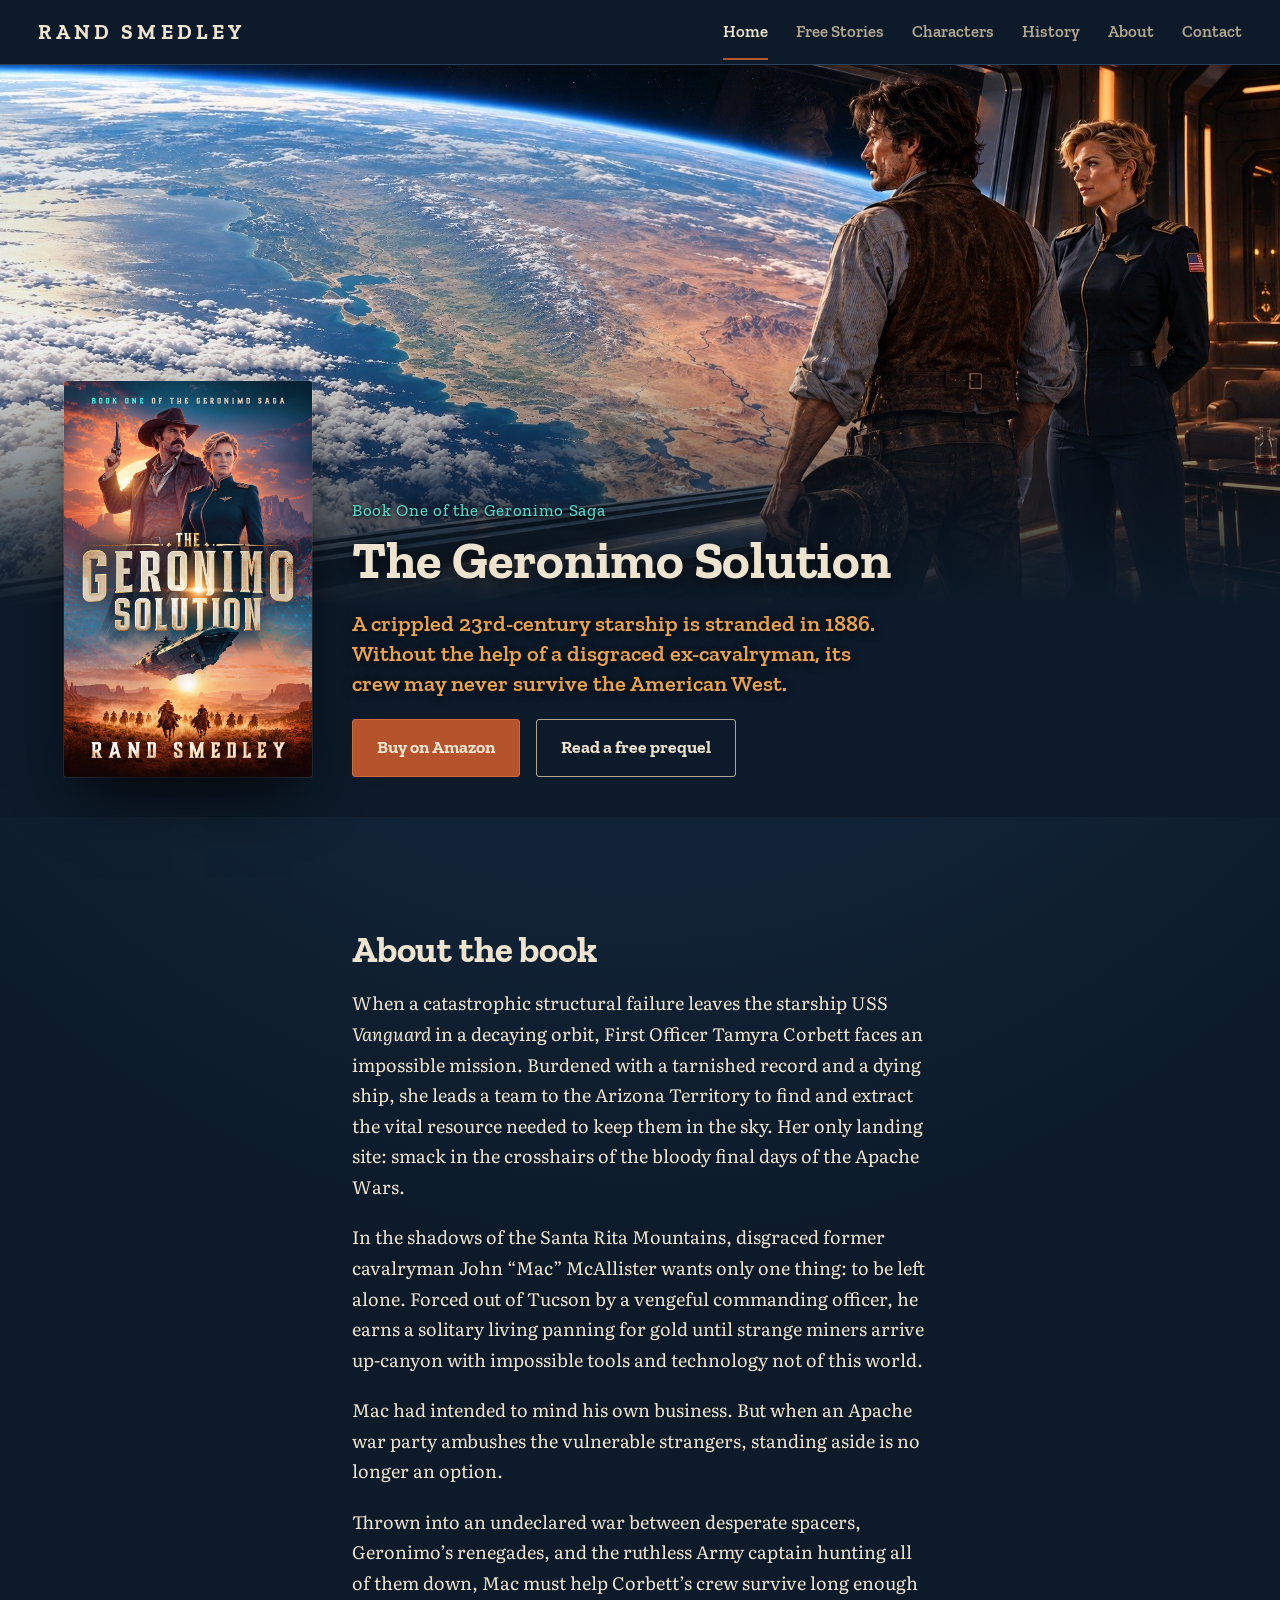
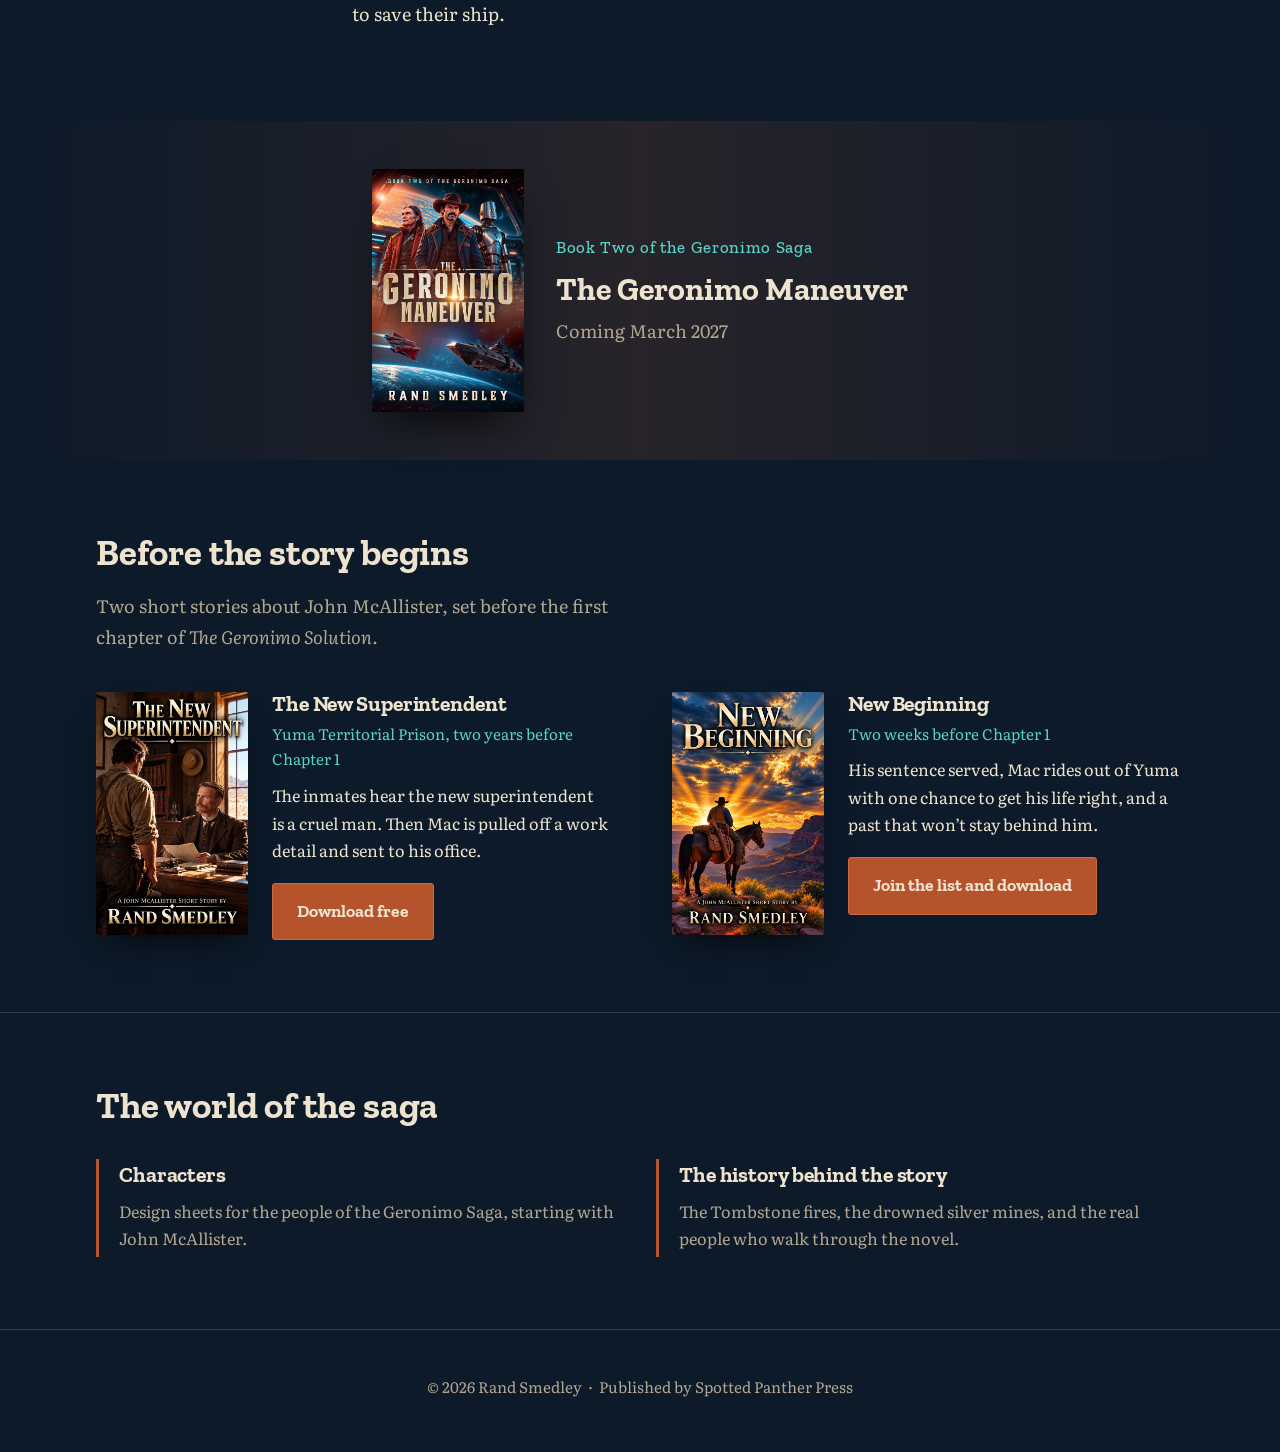
==== commit 9b634280: "Homepage: Buy on Amazon button for The Geronimo Solution Co-Authored-By: Claude Opus 5.5 <noreply@an" ====
--- a/index.html
+++ b/index.html
@@ -38,7 +38,7 @@
         <h1 class="hero-title">The Geronimo Solution</h1>
         <p class="hook">A crippled 23rd-century starship is stranded in 1886. Without the help of a disgraced ex-cavalryman, its crew may never survive the American West.</p>
         <div class="button-row">
-          <a class="button" aria-disabled="true">On Amazon soon</a>
+          <a class="button" href="https://www.amazon.com/dp/B0HQVGDNQH" target="_blank" rel="noopener">Buy on Amazon</a>
           <a class="button ghost" href="stories.html">Read a free prequel</a>
         </div>
       </div>
